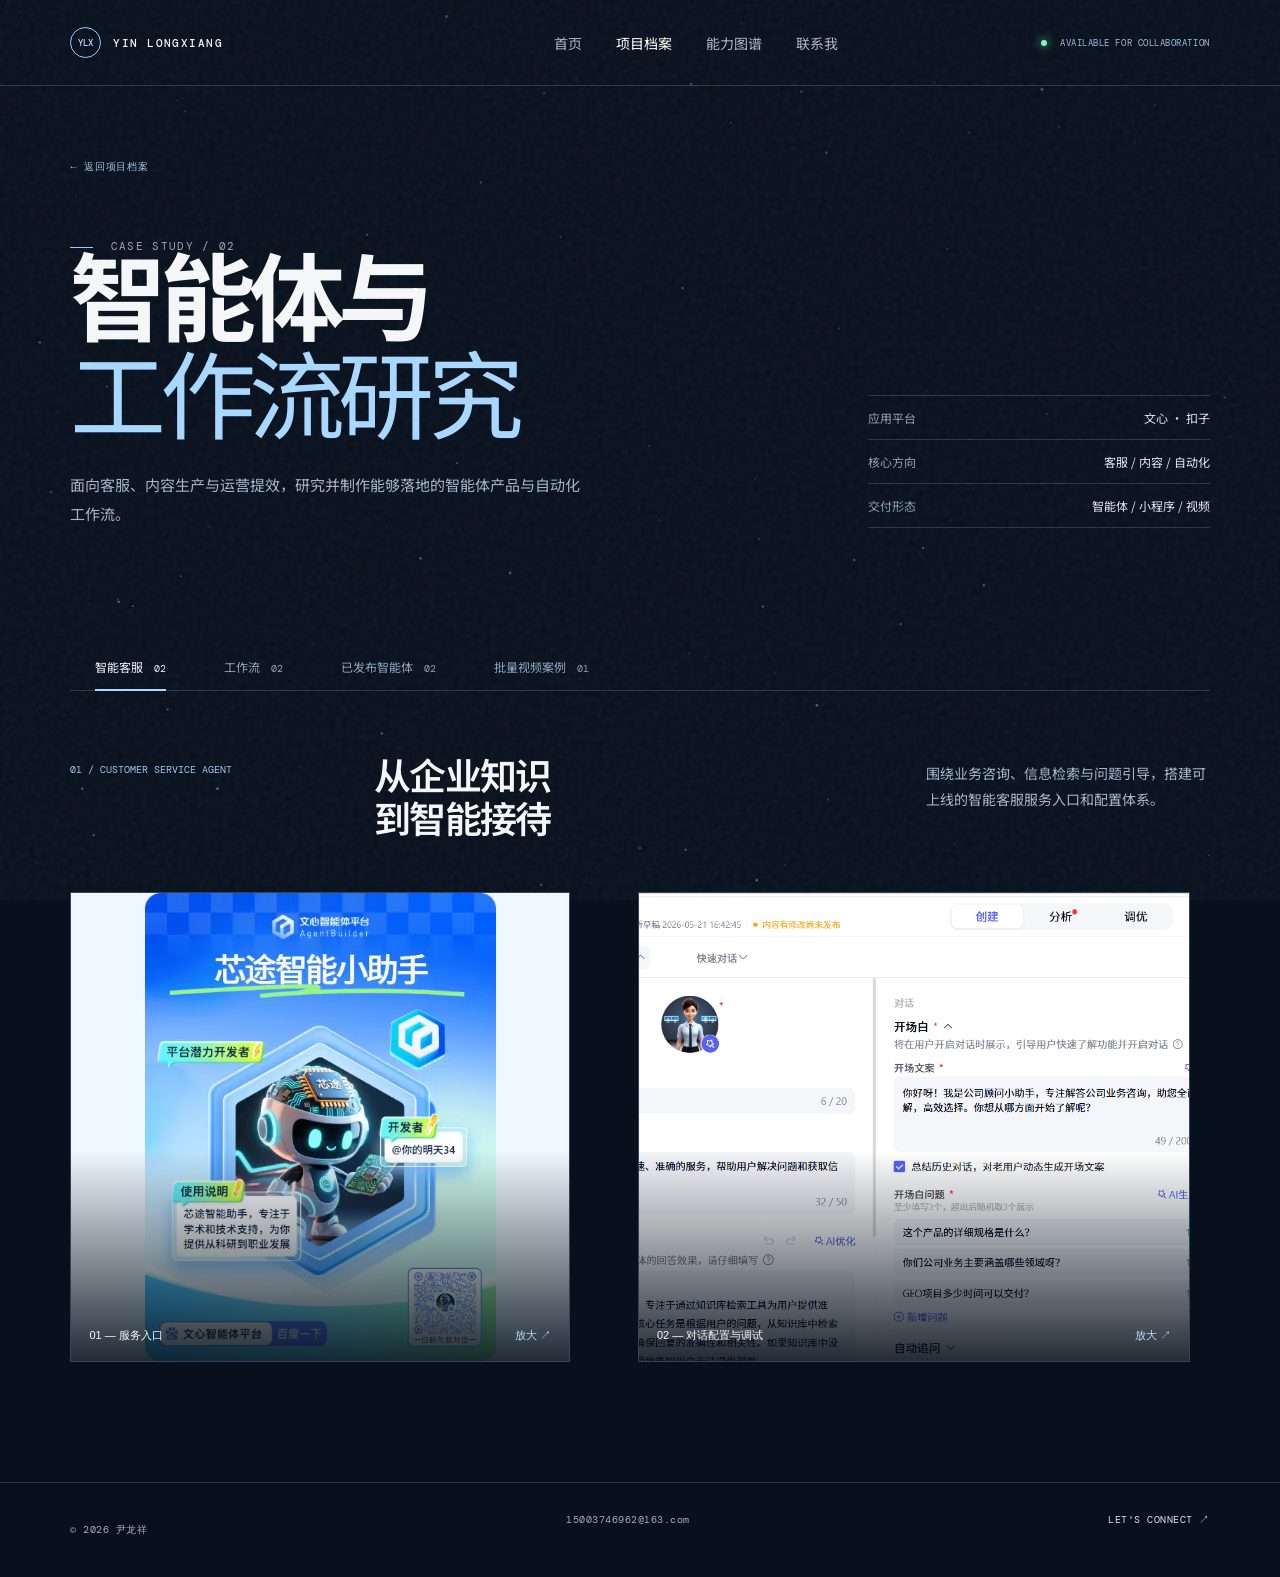
==== agents-case.html @ be60b360 "发布个人简历与项目作品网站" ====
<!doctype html>
<html lang="zh-CN"><head><meta charset="UTF-8"><meta name="viewport" content="width=device-width, initial-scale=1.0"><meta name="description" content="尹龙祥 · 智能体与工作流研究案例"><title>智能体与工作流研究 · 尹龙祥</title><link rel="preconnect" href="https://fonts.googleapis.com"><link rel="preconnect" href="https://fonts.gstatic.com" crossorigin><link href="https://fonts.googleapis.com/css2?family=DM+Mono:wght@400;500&family=Noto+Sans+SC:wght@400;500;600;700;800&family=Outfit:wght@400;500;600;700;800&display=swap" rel="stylesheet"><link rel="stylesheet" href="assets/styles.css"><link rel="stylesheet" href="assets/case.css"><link rel="stylesheet" href="assets/agent-case.css"></head>
<body class="inner-page case-page"><canvas id="starfield"></canvas><div class="grain"></div><header class="site-header"><a class="brand" href="index.html"><span class="brand-mark">YLX</span><span>YIN LONGXIANG</span></a><nav><a href="index.html">首页</a><a class="active" href="projects.html">项目档案</a><a href="expertise.html">能力图谱</a><a href="contact.html">联系我</a></nav><span class="status"><i></i> AVAILABLE FOR COLLABORATION</span></header>
<main class="case-main section-shell"><a class="back-link mono" href="projects.html?from=agents#agents">← 返回项目档案</a><p class="eyebrow"><span></span> CASE STUDY / 02</p><div class="case-hero"><div><h1 class="page-title">智能体与<br><em>工作流研究</em></h1><p>面向客服、内容生产与运营提效，研究并制作能够落地的智能体产品与自动化工作流。</p></div><dl><div><dt>应用平台</dt><dd>文心 · 扣子</dd></div><div><dt>核心方向</dt><dd>客服 / 内容 / 自动化</dd></div><div><dt>交付形态</dt><dd>智能体 / 小程序 / 视频</dd></div></dl></div>
<div class="case-tabs" role="tablist" aria-label="智能体案例类型"><button class="selected" data-case-tab="service" role="tab" aria-selected="true">智能客服 <span>02</span></button><button data-case-tab="workflows" role="tab" aria-selected="false">工作流 <span>02</span></button><button data-case-tab="agents" role="tab" aria-selected="false">已发布智能体 <span>02</span></button><button data-case-tab="video" role="tab" aria-selected="false">批量视频案例 <span>01</span></button></div>
<section class="case-panel active" data-case-panel="service"><div class="case-panel-heading"><p class="mono">01 / CUSTOMER SERVICE AGENT</p><h2>从企业知识<br>到智能接待</h2><p>围绕业务咨询、信息检索与问题引导，搭建可上线的智能客服服务入口和配置体系。</p></div><div class="showcase-grid agent-visual-grid"><button class="showcase-card agent-poster" data-lightbox="assets/case-media/agent-customer-service-card.png" data-caption="芯途智能小助手 · 智能客服服务入口"><img src="assets/case-media/agent-customer-service-card.png" alt="芯途智能小助手智能客服入口"><span>01 — 服务入口</span><i>放大 ↗</i></button><button class="showcase-card" data-lightbox="assets/case-media/agent-customer-service-config.png" data-caption="芯途智能助手 · 对话与知识库配置"><img src="assets/case-media/agent-customer-service-config.png" alt="智能客服配置界面"><span>02 — 对话配置与调试</span><i>放大 ↗</i></button></div></section>
<section class="case-panel" data-case-panel="workflows"><div class="case-panel-heading"><p class="mono">02 / AUTOMATION WORKFLOW</p><h2>把内容生产<br>编排成工作流</h2><p>从工作流资源库到多节点编排画布，将重复的内容与运营动作固化为可以持续运行的自动化流程。</p></div><div class="showcase-grid agent-visual-grid"><button class="showcase-card" data-lightbox="assets/case-media/workflow-library.png" data-caption="扣子平台工作流资源库"><img src="assets/case-media/workflow-library.png" alt="工作流资源库展示"><span>01 — 工作流资源库</span><i>放大 ↗</i></button><button class="showcase-card workflow-canvas" data-lightbox="assets/case-media/workflow-canvas.jpg" data-caption="多节点内容生成工作流画布"><img src="assets/case-media/workflow-canvas.jpg" alt="多节点自动化工作流画布"><span>02 — 多节点自动化编排</span><i>放大 ↗</i></button></div></section>
<section class="case-panel" data-case-panel="agents"><div class="case-panel-heading"><p class="mono">03 / PUBLISHED AGENTS</p><h2>从功能原型<br>到用户端产品</h2><p>将智能体能力发布为可访问的应用和小程序，让内容生成能力走出平台后台，抵达真实用户。</p></div><div class="showcase-grid agent-visual-grid"><button class="showcase-card" data-lightbox="assets/case-media/agent-library.jpg" data-caption="部分已发布智能体与应用展示"><img src="assets/case-media/agent-library.jpg" alt="已发布智能体和应用列表"><span>01 — 已发布智能体矩阵</span><i>放大 ↗</i></button><button class="showcase-card mobile-shot" data-lightbox="assets/case-media/viral-copy-miniprogram.jpg" data-caption="爆款文案生成小程序端"><img src="assets/case-media/viral-copy-miniprogram.jpg" alt="爆款文案生成小程序端界面"><span>02 — 爆款文案生成小程序</span><i>放大 ↗</i></button></div></section>
<section class="case-panel" data-case-panel="video"><div class="case-panel-heading"><p class="mono">04 / FINAL VIDEO</p><h2>短视频平台流量观察<br>批量生成案例</h2><p>依据短视频平台流量趋势观察，结合工作流批量完成选题与视频内容生成。</p></div><div class="final-video"><video controls preload="metadata" poster="assets/case-media/workflow-canvas.jpg"><source src="assets/case-media/short-video-batch-workflow.mp4" type="video/mp4">你的浏览器暂不支持视频播放。</video><aside><span class="mono">WORKFLOW DELIVERY</span><h3>Trend Insight<br>→ Batch Video</h3><p>由流量观察驱动选题，再由工作流统一编排内容生成与输出，实现短视频生产的批量化尝试。</p><button class="play-video" data-play-video>播放案例 <b>▶</b></button></aside></div></section>
</main><div class="lightbox" aria-hidden="true"><button class="lightbox-close" aria-label="关闭放大图片">×</button><img src="" alt=""><p></p></div><footer><p>© 2026 尹龙祥</p><a href="mailto:15003746962@163.com">15003746962@163.com</a><a href="contact.html">LET'S CONNECT ↗</a></footer><script src="assets/app.js"></script><script src="assets/case.js"></script><script src="assets/navigation.js"></script></body></html>
---- assets/styles.css ----
:root{--bg:#08101d;--panel:#0d192a;--paper:#e9e8e0;--ink:#0b1728;--blue:#7ec7ff;--muted:#9eafc5;--line:rgba(206,225,247,.18)}*{box-sizing:border-box}html{scroll-behavior:smooth}body{margin:0;background:var(--bg);color:#f4f6f8;font-family:'Noto Sans SC',sans-serif;overflow-x:hidden}#starfield{position:fixed;inset:0;z-index:-2;width:100%;height:100%;opacity:.6}.grain{position:fixed;inset:0;z-index:-1;pointer-events:none;opacity:.065;background-image:url("data:image/svg+xml,%3Csvg viewBox='0 0 180 180' xmlns='http://www.w3.org/2000/svg'%3E%3Cfilter id='n'%3E%3CfeTurbulence type='fractalNoise' baseFrequency='.8' numOctaves='4' stitchTiles='stitch'/%3E%3C/filter%3E%3Crect width='100%25' height='100%25' filter='url(%23n)' opacity='.9'/%3E%3C/svg%3E")}a{color:inherit;text-decoration:none}.mono,.tag,.eyebrow,.status{font-family:'DM Mono',monospace}.section-shell{width:min(1440px,calc(100vw - 11vw));margin-inline:auto}.site-header{height:86px;display:flex;align-items:center;justify-content:space-between;position:relative;z-index:2;padding:0 5.5vw;border-bottom:1px solid var(--line)}.brand{display:flex;align-items:center;gap:12px;font:500 11px 'DM Mono';letter-spacing:.13em}.brand-mark{border:1px solid #94cbff;border-radius:50%;height:31px;width:31px;display:grid;place-items:center;color:#b9ddff;font-size:9px;letter-spacing:0}.site-header nav{display:flex;gap:34px;margin-left:10vw}.site-header nav a{font-size:14px;color:#a8b6c7;transition:.25s}.site-header nav a:hover,.site-header nav .active{color:#fff}.status{font-size:9px;color:#9fbedc;letter-spacing:.06em}.status i{display:inline-block;width:6px;height:6px;background:#80f7bc;border-radius:50%;margin-right:7px;box-shadow:0 0 10px #80f7bc}.hero{height:calc(100vh - 86px);min-height:690px;position:relative;padding-top:10vh;overflow:hidden}.eyebrow{font-size:11px;letter-spacing:.12em;color:#96a9bf;margin:0}.eyebrow span{width:23px;height:1px;background:#96cfff;display:inline-block;vertical-align:middle;margin-right:9px}.hero-index{position:absolute;right:1vw;top:12vh;font-size:11px;color:#7890a8}.hero h1{position:relative;z-index:1;font:700 clamp(66px,8.9vw,151px)/.9 'Outfit','Noto Sans SC';letter-spacing:-.07em;margin:11vh 0 0;max-width:850px}.hero h1 em,.page-title em,.statement h2 em{font-family:'Noto Sans SC';font-style:normal;font-weight:400;color:#a8d7ff}.hero-bottom{position:relative;z-index:2;display:flex;align-items:end;justify-content:space-between;margin-top:45px;max-width:860px}.intro{font-size:15px;line-height:1.9;color:#adbbca}.circle-link{width:119px;height:119px;border:1px solid #a4c8ef;border-radius:50%;display:flex;justify-content:center;align-items:center;gap:8px;font-size:13px;transition:.25s}.circle-link:hover{background:#dfefff;color:#10223a;transform:rotate(-8deg)}.circle-link b{font-size:23px;font-weight:400}.orbit{position:absolute;border:1px solid rgba(137,198,252,.21);border-radius:50%;pointer-events:none}.orbit-a{height:670px;width:670px;right:-135px;top:53px;transform:rotate(-30deg) scaleY(.46)}.orbit-b{height:1010px;width:1010px;right:-285px;top:-90px;transform:rotate(-30deg) scaleY(.46)}.core{position:absolute;right:14vw;top:38%;height:145px;width:145px;border-radius:50%;display:flex;align-items:center;justify-content:center;flex-direction:column;background:radial-gradient(circle at 35% 30%,#acdfff,#5388bd 30%,#102946 68%,#07111d 70%);box-shadow:0 0 80px rgba(102,187,255,.45),inset -15px -15px 25px #061324;color:#e9f6ff}.core span{font:700 35px 'Outfit';letter-spacing:-.08em}.core small{font:8px 'DM Mono';letter-spacing:.12em}.hero-metric{position:absolute;right:2vw;bottom:13vh;display:flex;gap:14px;align-items:center}.hero-metric strong{font:500 55px/1 'Outfit';color:#c0e2ff}.hero-metric span{font-size:11px;line-height:1.5;color:#90a9c1}.scroll-tip{position:absolute;bottom:23px;font-size:9px;letter-spacing:.09em;color:#8aa3bc}.scroll-tip b{font-size:18px;margin-left:8px}.statement{padding:160px 0;border-top:1px solid var(--line)}.statement-grid{display:grid;grid-template-columns:1.1fr .55fr;gap:11vw;align-items:end;margin-top:70px}.statement h2{font:700 clamp(42px,5vw,77px)/1.1 'Outfit','Noto Sans SC';letter-spacing:-.05em;margin:0}.statement-grid>p{font-size:16px;line-height:2;color:#a6b8cc;margin:0 0 9px}.experience{padding:60px 0 140px}.section-head{display:flex;justify-content:space-between;align-items:center;margin-bottom:35px}.section-head>.mono{font-size:10px;color:#829ab2}.timeline-card{border-top:1px solid var(--line);display:grid;grid-template-columns:130px 1.1fr .85fr 40px;gap:30px;padding:35px 0;align-items:start;transition:.25s}.timeline-card:last-child{border-bottom:1px solid var(--line)}.timeline-card:hover{padding-left:18px;background:linear-gradient(90deg,rgba(115,194,255,.08),transparent)}.year{font-size:10px;color:#9cc8ef}.tag{font-size:10px;letter-spacing:.08em;color:#9ac9f2;margin:0 0 12px}.timeline-card h3{font-size:22px;line-height:1.4;margin:0}.timeline-card>p{font-size:13px;line-height:1.75;color:#a5b7ca;margin:0}.arrow{font:300 27px 'Outfit';text-align:right}.featured{padding:100px 0 150px}.text-link{font-size:13px;color:#b8daff}.text-link b{font-size:20px;font-weight:400;margin-left:6px}.project-grid{display:grid;grid-template-columns:1.04fr .96fr .76fr;gap:14px}.project-card{min-height:455px;background:#e5e5de;color:#122039;padding:22px;display:flex;flex-direction:column;justify-content:space-between;position:relative;overflow:hidden;transition:transform .3s}.project-card:hover{transform:translateY(-10px)}.project-card:nth-child(2){background:#a6c7e5}.project-card:nth-child(3){background:#101c2e;color:#e8f4ff}.project-no{font-size:10px;letter-spacing:.08em}.project-card h3{font-size:26px;line-height:1.25;margin:0 0 6px}.project-card p{font-size:12px;margin:0;opacity:.75}.mockup{position:absolute;inset:75px 30px 105px}.shop{background:linear-gradient(145deg,#182d49,#79a1c6);padding:28px;overflow:hidden}.shop:before{content:'';position:absolute;width:290px;height:290px;border:1px solid rgba(255,255,255,.45);border-radius:50%;right:-70px;top:-50px}.shop i{position:relative;z-index:1;display:block;width:40%;height:8px;background:#dff3ff;margin:7px 0;opacity:.8}.shop i:nth-child(2){width:68%}.shop i:nth-child(3){width:25%}.shop b{position:absolute;z-index:1;bottom:25px;left:28px;font:600 31px/.9 'Outfit';letter-spacing:-.06em;color:#f3fbff}.nodes:before,.nodes:after{content:'';position:absolute;height:1px;width:90%;background:#254963;left:5%;top:50%;transform:rotate(26deg)}.nodes:after{transform:rotate(-26deg)}.nodes i{position:absolute;width:72px;height:72px;border-radius:50%;border:1px solid #305775;background:#c9e2f6;box-shadow:0 0 0 11px rgba(232,246,255,.23)}.nodes i:nth-child(1){left:4%;top:15%}.nodes i:nth-child(2){right:6%;top:12%}.nodes i:nth-child(3){left:39%;top:40%;background:#294a65}.nodes i:nth-child(4){left:10%;bottom:8%}.nodes i:nth-child(5){right:8%;bottom:12%}.code{background:radial-gradient(circle at 50% 20%,#24456d,#0d1a2d 65%);padding:55px 22px}.code span{display:block;font:12px 'DM Mono';color:#aee0ff;padding:8px 0;border-bottom:1px solid #335071}.toolbelt{padding:115px 0 130px;border-top:1px solid var(--line)}.toolbelt-copy{display:flex;justify-content:space-between;align-items:end;margin:66px 0 90px}.toolbelt-copy h2{font:600 clamp(38px,4.4vw,66px)/1.1 'Outfit','Noto Sans SC';letter-spacing:-.05em;margin:0}.toolbelt-copy p{width:350px;color:#a9bbcc;font-size:14px;line-height:1.9}.marquee{overflow:hidden;border-block:1px solid var(--line);padding:23px 0;white-space:nowrap}.marquee div{font:500 25px 'Outfit';word-spacing:16px;animation:move 28s linear infinite}.marquee b{color:#88caff}footer{border-top:1px solid var(--line);padding:30px 5.5vw;display:flex;justify-content:space-between;font:10px 'DM Mono';letter-spacing:.05em;color:#9eb0c3}footer a:last-child{color:#d0e8ff}.inner-main{padding-top:110px;min-height:calc(100vh - 175px)}.page-title{font:700 clamp(58px,7.5vw,115px)/.96 'Outfit','Noto Sans SC';letter-spacing:-.07em;margin:50px 0 25px}.page-lead{color:#a7b8cb;line-height:1.8;max-width:530px;font-size:16px}.archive-list{margin-top:100px}.archive-item{display:grid;grid-template-columns:160px 1fr 35px;gap:30px;border-top:1px solid var(--line);padding:33px 0}.archive-item:last-child{border-bottom:1px solid var(--line)}.archive-item>span{font-size:10px;color:#93c6ee}.archive-item h2{font-size:30px;margin:0 0 12px}.archive-item p{max-width:670px;line-height:1.8;font-size:14px;color:#aabccd}.archive-item ul{display:flex;gap:10px;flex-wrap:wrap;padding:0;list-style:none;margin:20px 0 0}.archive-item li,.chips i{font:11px 'DM Mono';font-style:normal;border:1px solid #2d4a66;padding:8px 10px;color:#b4d5ef}.archive-item>b{font:300 28px 'Outfit'}.page-cta{margin:100px 0;display:flex;align-items:center;justify-content:space-between;background:#d9ebf8;color:#14263d;padding:35px 40px}.page-cta p{font-size:16px}.button{background:#132844;color:#fff;padding:14px 21px;font-size:13px}.button b{font-size:19px;margin-left:8px;font-weight:400}.skills-grid{margin-top:85px;display:grid;grid-template-columns:repeat(2,1fr);gap:14px}.skills-grid article{background:rgba(18,36,58,.7);border:1px solid var(--line);padding:35px;min-height:285px}.skill-index{font-size:11px;color:#91c8f4}.skills-grid h2{font-size:25px;margin:50px 0 8px}.skills-grid p{font-size:14px;line-height:1.8;color:#9fb2c6;max-width:450px}.chips{display:flex;gap:7px;flex-wrap:wrap;margin-top:20px}.education{margin-top:120px;padding:40px 0 95px;border-top:1px solid var(--line);display:grid;grid-template-columns:160px 1fr .8fr;gap:30px}.education h2{font-size:25px;margin:0 0 8px}.education div p,.education>p{margin:0;color:#9caec2;font-size:13px;line-height:1.8}.contact-main{padding-top:16vh;min-height:calc(100vh - 175px)}.contact-email{display:inline-block;font:600 clamp(38px,6.3vw,93px)/.92 'Outfit';letter-spacing:-.07em;border-bottom:1px solid #8dbfe7;margin-top:7vh;padding-bottom:14px}.contact-email span{font-size:.55em;color:#a9dcff}.contact-note{color:#aabace;line-height:2;margin-top:40px;font-size:15px}@keyframes move{to{transform:translateX(-35%)}}.reveal{opacity:0;transform:translateY(28px);transition:.8s cubic-bezier(.2,.8,.2,1)}.reveal.visible{opacity:1;transform:none}@media(max-width:850px){.site-header{padding:0 5vw}.site-header nav{gap:15px;margin-left:0}.status{display:none}.section-shell{width:90vw}.hero{min-height:610px}.hero h1{margin-top:13vh}.core{right:8vw;top:47%;transform:scale(.65)}.hero-metric{right:1vw;bottom:9vh}.hero-bottom{margin-top:35px}.statement-grid,.toolbelt-copy{grid-template-columns:1fr;display:block}.statement-grid>p,.toolbelt-copy p{width:auto;margin-top:30px}.timeline-card{grid-template-columns:100px 1fr 25px}.timeline-card>p{grid-column:2}.project-grid{grid-template-columns:1fr}.project-card{min-height:360px}.archive-item{grid-template-columns:105px 1fr}.archive-item>b{display:none}.skills-grid{grid-template-columns:1fr}.education{grid-template-columns:1fr;gap:15px}footer{padding:25px 5vw}.site-header nav a{font-size:12px}}
---- assets/case.css ----
.case-main{padding-top:65px;padding-bottom:120px}.back-link{display:inline-block;font-size:10px;letter-spacing:.08em;color:#9fc2e0;margin-bottom:65px}.case-hero{display:grid;grid-template-columns:1fr .52fr;gap:11vw;align-items:end}.case-hero .page-title{margin:0}.case-hero>div>p{max-width:510px;color:#a6b7cb;line-height:1.9;font-size:15px;margin:28px 0 0}.case-hero dl{margin:0;border-top:1px solid var(--line)}.case-hero dl div{display:flex;justify-content:space-between;padding:13px 0;border-bottom:1px solid var(--line);font-size:12px}.case-hero dt{color:#8ea2b8}.case-hero dd{margin:0;color:#d9eafd}.case-tabs{display:flex;gap:8px;border-bottom:1px solid var(--line);margin-top:115px}.case-tabs button{appearance:none;border:0;background:none;color:#90a6bd;font:12px 'Noto Sans SC';padding:15px 25px;cursor:pointer;transition:.25s;position:relative}.case-tabs button:after{content:'';position:absolute;left:25px;right:25px;bottom:-1px;height:2px;background:#a9d9ff;transform:scaleX(0);transition:.25s}.case-tabs button.selected{color:#eaf5ff}.case-tabs button.selected:after{transform:scaleX(1)}.case-tabs span{font:10px 'DM Mono';margin-left:8px}.case-panel{display:none;padding-top:65px;animation:panel-in .45s ease}.case-panel.active{display:block}.case-panel-heading{display:grid;grid-template-columns:.52fr 1fr .55fr;gap:35px;align-items:start;margin-bottom:50px}.case-panel-heading>p:first-child{font-size:10px;color:#9ec8ed;margin:7px 0}.case-panel-heading h2{font:600 37px/1.16 'Outfit','Noto Sans SC';letter-spacing:-.045em;margin:0}.case-panel-heading>p:last-child{color:#a6b8cb;font-size:14px;line-height:1.8;margin:5px 0}.showcase-grid{display:grid;gap:15px}.details-grid{grid-template-columns:1.15fr .9fr .9fr}.video-grid{grid-template-columns:repeat(2,1fr);max-width:1000px}.showcase-card{position:relative;min-height:410px;border:1px solid var(--line);padding:0;background:#112139;overflow:hidden;cursor:zoom-in;text-align:left;color:#f6f9fc;transition:transform .3s,border-color .3s}.showcase-card:hover{transform:translateY(-7px);border-color:#9dcef5}.showcase-card img{height:100%;width:100%;position:absolute;inset:0;object-fit:cover;transition:transform .6s}.showcase-card:hover img{transform:scale(1.04)}.details-grid .showcase-card:nth-child(2) img,.details-grid .showcase-card:nth-child(3) img{object-position:top}.showcase-card:after{content:'';position:absolute;inset:0;background:linear-gradient(0deg,rgba(5,15,26,.88),transparent 45%)}.showcase-card span,.showcase-card i{position:absolute;z-index:1;bottom:18px;font-size:11px;font-style:normal}.showcase-card span{left:18px}.showcase-card i{right:18px;color:#b8dcf8}.details-grid .tall-card{min-height:600px}.video-grid .showcase-card{min-height:500px}.final-video{display:grid;grid-template-columns:minmax(400px,.75fr) .45fr;gap:60px;align-items:center;max-width:1100px}.final-video video{width:100%;max-height:720px;border:1px solid var(--line);background:#050a10}.final-video aside>span{font-size:10px;color:#9ac8ef}.final-video h3{font:600 44px/.98 'Outfit';letter-spacing:-.05em;margin:30px 0}.final-video p{color:#a9bbce;line-height:1.9;font-size:14px}.play-video{margin-top:22px;border:1px solid #a6cff0;background:transparent;color:#eff8ff;padding:13px 17px;font:13px 'Noto Sans SC';cursor:pointer}.play-video b{color:#a9dcff;margin-left:9px}.lightbox{position:fixed;z-index:10;inset:0;background:rgba(2,7,14,.94);display:none;align-items:center;justify-content:center;padding:55px;cursor:zoom-out}.lightbox.open{display:flex}.lightbox img{max-width:90vw;max-height:82vh;object-fit:contain;box-shadow:0 24px 80px #000}.lightbox p{position:absolute;bottom:22px;font-size:13px;color:#dcecff}.lightbox-close{position:absolute;right:30px;top:22px;border:0;background:none;color:#fff;font:300 38px 'Outfit';cursor:pointer}@keyframes panel-in{from{opacity:0;transform:translateY(13px)}to{opacity:1;transform:none}}@media(max-width:850px){.case-hero,.case-panel-heading,.final-video{grid-template-columns:1fr;gap:25px}.case-tabs{overflow-x:auto;margin-top:70px}.case-tabs button{white-space:nowrap;padding:15px 17px}.case-tabs button:after{left:17px;right:17px}.details-grid,.video-grid{grid-template-columns:1fr}.showcase-card,.details-grid .tall-card,.video-grid .showcase-card{min-height:410px}.case-panel{padding-top:45px}.case-panel-heading h2{font-size:32px}.case-main{padding-bottom:70px}}
---- assets/agent-case.css ----
.agent-visual-grid{grid-template-columns:1fr 1fr;max-width:1120px}.agent-visual-grid .showcase-card{min-height:470px}.agent-visual-grid .agent-poster{max-width:500px}.agent-visual-grid .agent-poster img,.agent-visual-grid .mobile-shot img{object-fit:contain;background:#eff8ff}.agent-visual-grid .workflow-canvas img{object-fit:cover}@media(max-width:850px){.agent-visual-grid{grid-template-columns:1fr}.agent-visual-grid .showcase-card{min-height:390px}}
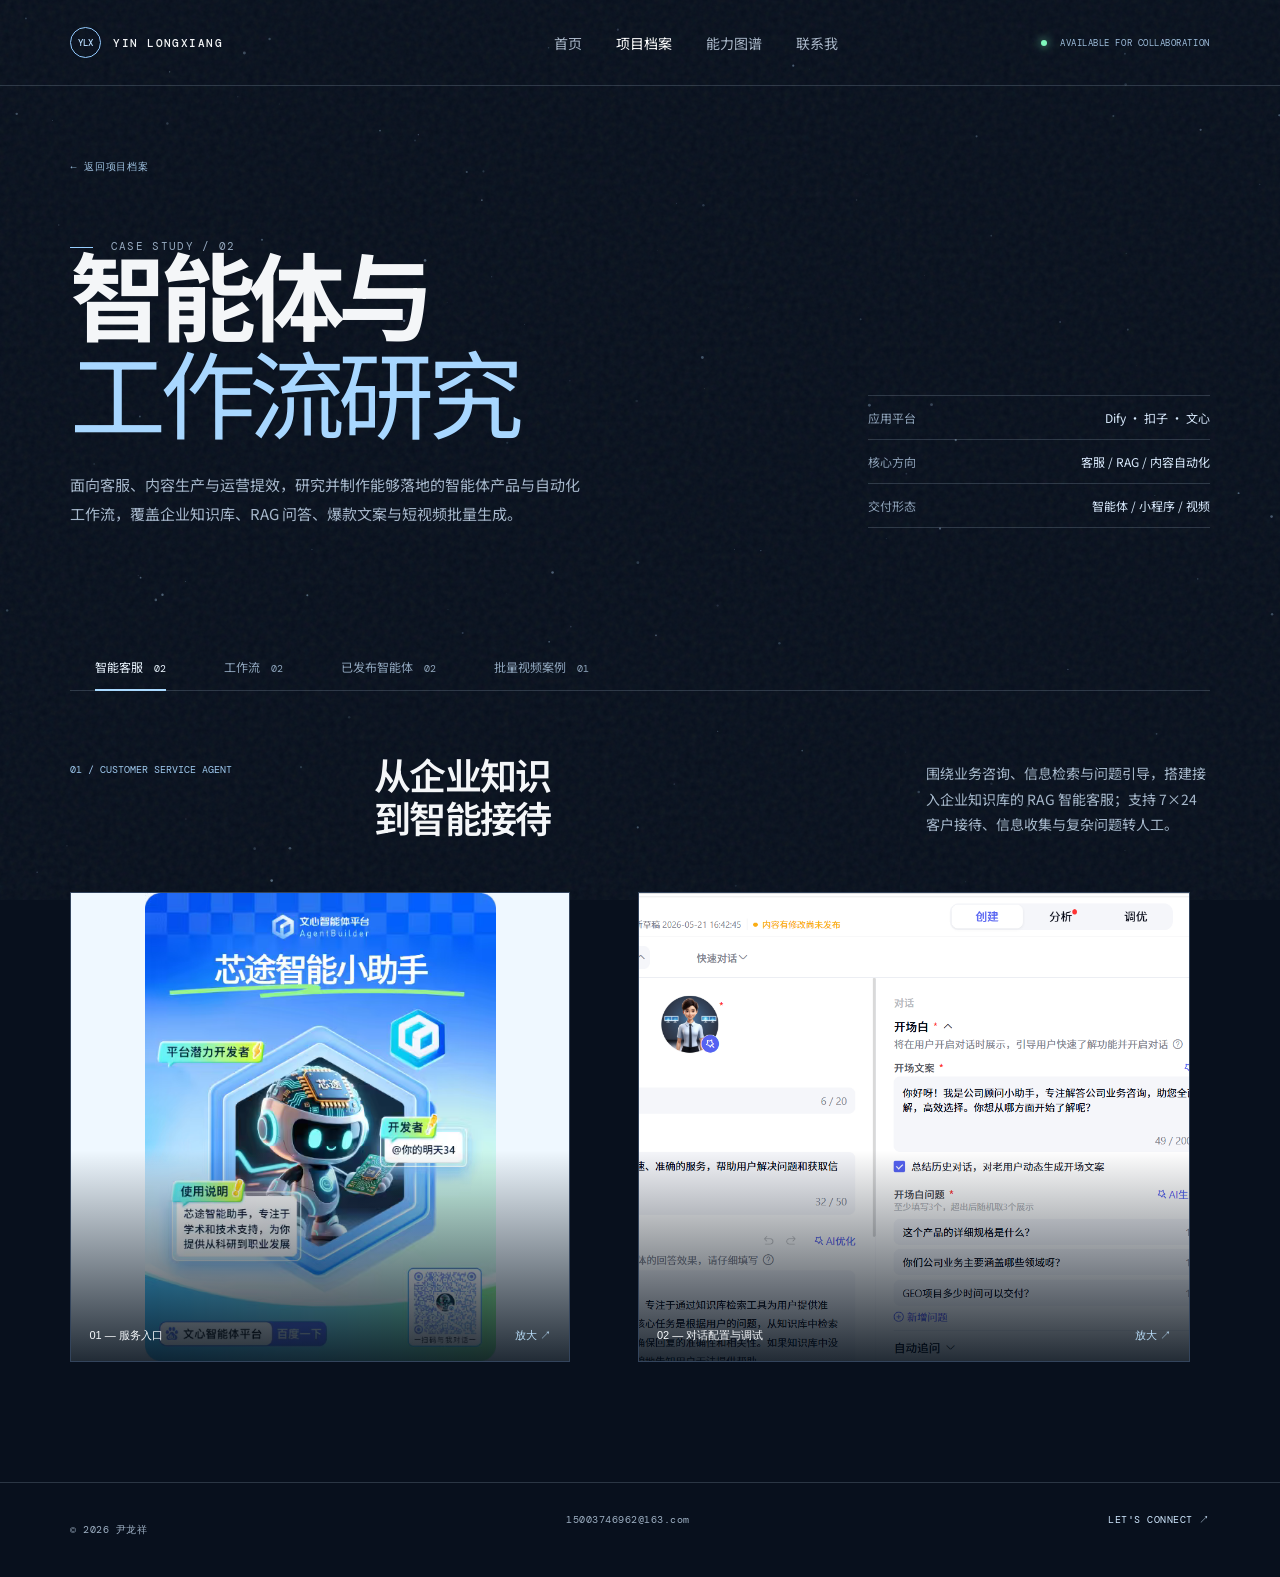
==== commit 66792fea: "补全简历项目档案与案例展示" ====
--- a/agents-case.html
+++ b/agents-case.html
@@ -1,9 +1,9 @@
 <!doctype html>
 <html lang="zh-CN"><head><meta charset="UTF-8"><meta name="viewport" content="width=device-width, initial-scale=1.0"><meta name="description" content="尹龙祥 · 智能体与工作流研究案例"><title>智能体与工作流研究 · 尹龙祥</title><link rel="preconnect" href="https://fonts.googleapis.com"><link rel="preconnect" href="https://fonts.gstatic.com" crossorigin><link href="https://fonts.googleapis.com/css2?family=DM+Mono:wght@400;500&family=Noto+Sans+SC:wght@400;500;600;700;800&family=Outfit:wght@400;500;600;700;800&display=swap" rel="stylesheet"><link rel="stylesheet" href="assets/styles.css"><link rel="stylesheet" href="assets/case.css"><link rel="stylesheet" href="assets/agent-case.css"></head>
 <body class="inner-page case-page"><canvas id="starfield"></canvas><div class="grain"></div><header class="site-header"><a class="brand" href="index.html"><span class="brand-mark">YLX</span><span>YIN LONGXIANG</span></a><nav><a href="index.html">首页</a><a class="active" href="projects.html">项目档案</a><a href="expertise.html">能力图谱</a><a href="contact.html">联系我</a></nav><span class="status"><i></i> AVAILABLE FOR COLLABORATION</span></header>
-<main class="case-main section-shell"><a class="back-link mono" href="projects.html?from=agents#agents">← 返回项目档案</a><p class="eyebrow"><span></span> CASE STUDY / 02</p><div class="case-hero"><div><h1 class="page-title">智能体与<br><em>工作流研究</em></h1><p>面向客服、内容生产与运营提效，研究并制作能够落地的智能体产品与自动化工作流。</p></div><dl><div><dt>应用平台</dt><dd>文心 · 扣子</dd></div><div><dt>核心方向</dt><dd>客服 / 内容 / 自动化</dd></div><div><dt>交付形态</dt><dd>智能体 / 小程序 / 视频</dd></div></dl></div>
+<main class="case-main section-shell"><a class="back-link mono" href="projects.html?from=agents#agents">← 返回项目档案</a><p class="eyebrow"><span></span> CASE STUDY / 02</p><div class="case-hero"><div><h1 class="page-title">智能体与<br><em>工作流研究</em></h1><p>面向客服、内容生产与运营提效，研究并制作能够落地的智能体产品与自动化工作流，覆盖企业知识库、RAG 问答、爆款文案与短视频批量生成。</p></div><dl><div><dt>应用平台</dt><dd>Dify · 扣子 · 文心</dd></div><div><dt>核心方向</dt><dd>客服 / RAG / 内容自动化</dd></div><div><dt>交付形态</dt><dd>智能体 / 小程序 / 视频</dd></div></dl></div>
 <div class="case-tabs" role="tablist" aria-label="智能体案例类型"><button class="selected" data-case-tab="service" role="tab" aria-selected="true">智能客服 <span>02</span></button><button data-case-tab="workflows" role="tab" aria-selected="false">工作流 <span>02</span></button><button data-case-tab="agents" role="tab" aria-selected="false">已发布智能体 <span>02</span></button><button data-case-tab="video" role="tab" aria-selected="false">批量视频案例 <span>01</span></button></div>
-<section class="case-panel active" data-case-panel="service"><div class="case-panel-heading"><p class="mono">01 / CUSTOMER SERVICE AGENT</p><h2>从企业知识<br>到智能接待</h2><p>围绕业务咨询、信息检索与问题引导，搭建可上线的智能客服服务入口和配置体系。</p></div><div class="showcase-grid agent-visual-grid"><button class="showcase-card agent-poster" data-lightbox="assets/case-media/agent-customer-service-card.png" data-caption="芯途智能小助手 · 智能客服服务入口"><img src="assets/case-media/agent-customer-service-card.png" alt="芯途智能小助手智能客服入口"><span>01 — 服务入口</span><i>放大 ↗</i></button><button class="showcase-card" data-lightbox="assets/case-media/agent-customer-service-config.png" data-caption="芯途智能助手 · 对话与知识库配置"><img src="assets/case-media/agent-customer-service-config.png" alt="智能客服配置界面"><span>02 — 对话配置与调试</span><i>放大 ↗</i></button></div></section>
+<section class="case-panel active" data-case-panel="service"><div class="case-panel-heading"><p class="mono">01 / CUSTOMER SERVICE AGENT</p><h2>从企业知识<br>到智能接待</h2><p>围绕业务咨询、信息检索与问题引导，搭建接入企业知识库的 RAG 智能客服；支持 7×24 客户接待、信息收集与复杂问题转人工。</p></div><div class="showcase-grid agent-visual-grid"><button class="showcase-card agent-poster" data-lightbox="assets/case-media/agent-customer-service-card.png" data-caption="芯途智能小助手 · 智能客服服务入口"><img src="assets/case-media/agent-customer-service-card.png" alt="芯途智能小助手智能客服入口"><span>01 — 服务入口</span><i>放大 ↗</i></button><button class="showcase-card" data-lightbox="assets/case-media/agent-customer-service-config.png" data-caption="芯途智能助手 · 对话与知识库配置"><img src="assets/case-media/agent-customer-service-config.png" alt="智能客服配置界面"><span>02 — 对话配置与调试</span><i>放大 ↗</i></button></div></section>
 <section class="case-panel" data-case-panel="workflows"><div class="case-panel-heading"><p class="mono">02 / AUTOMATION WORKFLOW</p><h2>把内容生产<br>编排成工作流</h2><p>从工作流资源库到多节点编排画布，将重复的内容与运营动作固化为可以持续运行的自动化流程。</p></div><div class="showcase-grid agent-visual-grid"><button class="showcase-card" data-lightbox="assets/case-media/workflow-library.png" data-caption="扣子平台工作流资源库"><img src="assets/case-media/workflow-library.png" alt="工作流资源库展示"><span>01 — 工作流资源库</span><i>放大 ↗</i></button><button class="showcase-card workflow-canvas" data-lightbox="assets/case-media/workflow-canvas.jpg" data-caption="多节点内容生成工作流画布"><img src="assets/case-media/workflow-canvas.jpg" alt="多节点自动化工作流画布"><span>02 — 多节点自动化编排</span><i>放大 ↗</i></button></div></section>
 <section class="case-panel" data-case-panel="agents"><div class="case-panel-heading"><p class="mono">03 / PUBLISHED AGENTS</p><h2>从功能原型<br>到用户端产品</h2><p>将智能体能力发布为可访问的应用和小程序，让内容生成能力走出平台后台，抵达真实用户。</p></div><div class="showcase-grid agent-visual-grid"><button class="showcase-card" data-lightbox="assets/case-media/agent-library.jpg" data-caption="部分已发布智能体与应用展示"><img src="assets/case-media/agent-library.jpg" alt="已发布智能体和应用列表"><span>01 — 已发布智能体矩阵</span><i>放大 ↗</i></button><button class="showcase-card mobile-shot" data-lightbox="assets/case-media/viral-copy-miniprogram.jpg" data-caption="爆款文案生成小程序端"><img src="assets/case-media/viral-copy-miniprogram.jpg" alt="爆款文案生成小程序端界面"><span>02 — 爆款文案生成小程序</span><i>放大 ↗</i></button></div></section>
 <section class="case-panel" data-case-panel="video"><div class="case-panel-heading"><p class="mono">04 / FINAL VIDEO</p><h2>短视频平台流量观察<br>批量生成案例</h2><p>依据短视频平台流量趋势观察，结合工作流批量完成选题与视频内容生成。</p></div><div class="final-video"><video controls preload="metadata" poster="assets/case-media/workflow-canvas.jpg"><source src="assets/case-media/short-video-batch-workflow.mp4" type="video/mp4">你的浏览器暂不支持视频播放。</video><aside><span class="mono">WORKFLOW DELIVERY</span><h3>Trend Insight<br>→ Batch Video</h3><p>由流量观察驱动选题，再由工作流统一编排内容生成与输出，实现短视频生产的批量化尝试。</p><button class="play-video" data-play-video>播放案例 <b>▶</b></button></aside></div></section>
